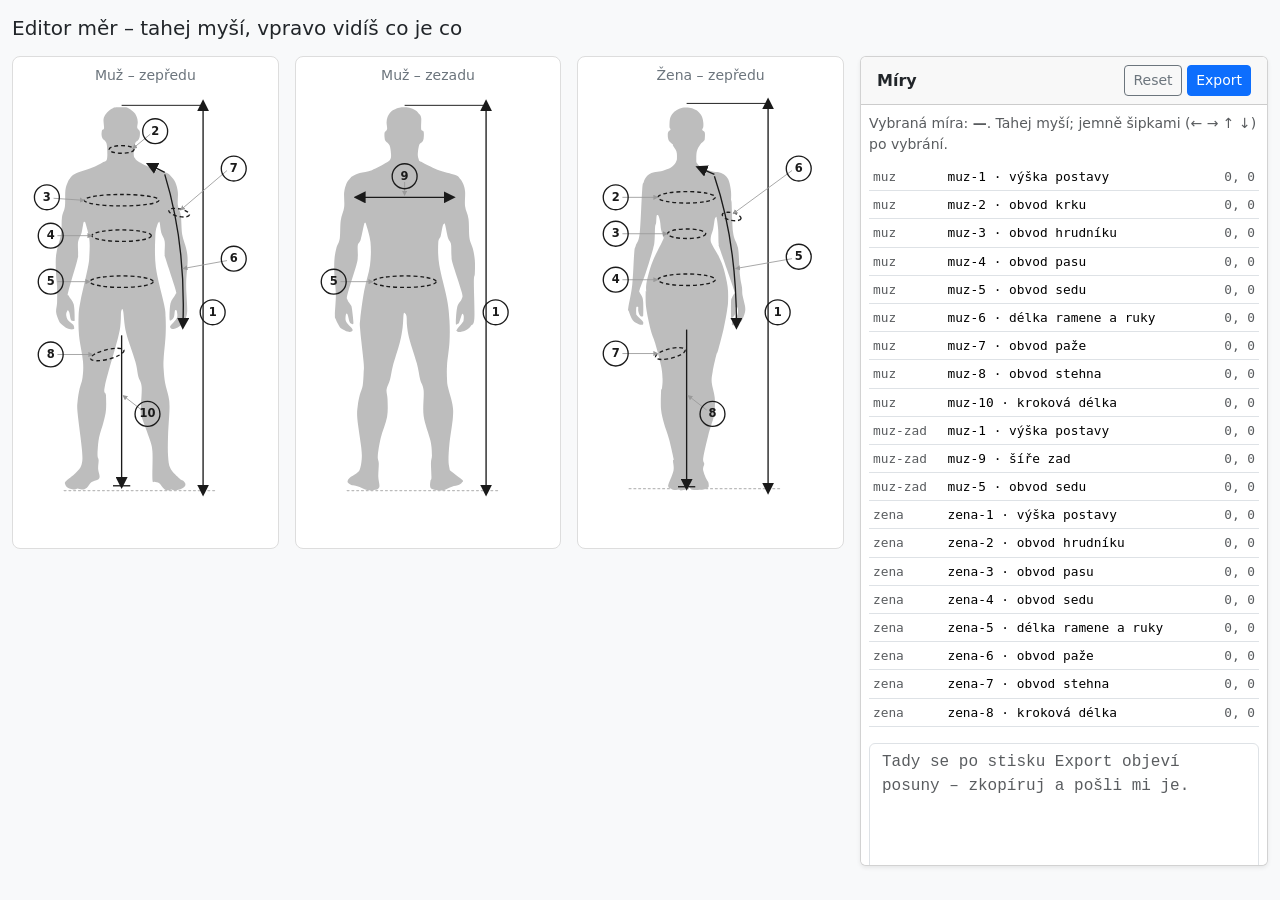
==== editor.html @ 4bd05623 "Editor měr – tahání značek myší s popisem, co která míra je Načítá figury z index.html, každou míru " ====
<!DOCTYPE html>
<html lang="cs">
<head>
    <meta charset="UTF-8">
    <meta name="viewport" content="width=device-width, initial-scale=1.0">
    <title>Editor měr – VAVI</title>
    <link href="https://cdn.jsdelivr.net/npm/bootstrap@5.3.3/dist/css/bootstrap.min.css" rel="stylesheet">
    <link href="css/style.css" rel="stylesheet">
    <style>
        .figbox { background:#fff; border:1px solid #ddd; border-radius:.5rem; }
        .figbox svg { width:100%; height:auto; }
        /* zvýraznění při najetí / tažení */
        .mira-marker { cursor: move; }
        .mira-marker:hover .num,
        .mira-marker.sel .num { fill:#0d6efd; font-weight:800; }
        .mira-marker:hover line, .mira-marker:hover path, .mira-marker:hover ellipse,
        .mira-marker.sel line, .mira-marker.sel path, .mira-marker.sel ellipse { stroke:#0d6efd; }
        .grab { fill: transparent; }
        #panel { position: sticky; top: 1rem; max-height: 90vh; overflow:auto; }
        #readout { font-family: ui-monospace, monospace; font-size:.8rem; }
        #readout tr.active { background:#fff3cd; }
        .badgepos { font-family: ui-monospace, monospace; }
    </style>
</head>
<body class="bg-light">
<div class="container-fluid my-3">
    <h1 class="h5 mb-3">Editor měr – tahej myší, vpravo vidíš co je co</h1>
    <div class="row g-3">
        <div class="col-lg-8">
            <div id="figury" class="row g-3"></div>
        </div>
        <div class="col-lg-4">
            <div id="panel" class="card shadow-sm">
                <div class="card-header fw-semibold d-flex justify-content-between align-items-center">
                    <span>Míry</span>
                    <span>
                        <button id="btnReset" class="btn btn-sm btn-outline-secondary">Reset</button>
                        <button id="btnExport" class="btn btn-sm btn-primary">Export</button>
                    </span>
                </div>
                <div class="card-body p-2">
                    <p class="small text-muted mb-2">Vybraná míra: <strong id="selName">—</strong>.
                        Tahej myší; jemně šipkami (← → ↑ ↓) po vybrání.</p>
                    <table class="table table-sm" id="readout"><tbody></tbody></table>
                    <textarea id="exportBox" class="form-control font-monospace" rows="8" readonly
                              placeholder="Tady se po stisku Export objeví posuny – zkopíruj a pošli mi je."></textarea>
                </div>
            </div>
        </div>
    </div>
</div>

<script>
(function(){
    'use strict';
    var NAMES = {
        muz:  {1:'výška postavy',2:'obvod krku',3:'obvod hrudníku',4:'obvod pasu',5:'obvod sedu',6:'délka ramene a ruky',7:'obvod paže',8:'obvod stehna',9:'šíře zad',10:'kroková délka'},
        zena: {1:'výška postavy',2:'obvod hrudníku',3:'obvod pasu',4:'obvod sedu',5:'délka ramene a ruky',6:'obvod paže',7:'obvod stehna',8:'kroková délka'}
    };
    function nazev(mira){ var p=mira.split('-'); var sex=p[0]==='zena'?'zena':'muz'; return (NAMES[sex][+p[1]]||mira); }

    var offsets = {};   // { figKey: { mira: [dx,dy] } }
    var selected = null;

    fetch('index.html').then(function(r){return r.text();}).then(function(html){
        var doc = new DOMParser().parseFromString(html,'text/html');
        var svgs = doc.querySelectorAll('.figure-svg');
        var wrap = document.getElementById('figury');
        var titulky = {'muz':'Muž – zepředu','muz-zad':'Muž – zezadu','zena':'Žena – zepředu'};
        svgs.forEach(function(svg){
            var fig = svg.getAttribute('data-fig');
            var col = document.createElement('div');
            col.className = 'col-md-4';
            col.innerHTML = '<div class="figbox p-2"><div class="small text-secondary text-center mb-1">'+(titulky[fig]||fig)+'</div></div>';
            col.querySelector('.figbox').appendChild(svg);
            wrap.appendChild(col);
            offsets[fig] = {};
            pripravSvg(svg, fig);
        });
        renderReadout();
    });

    function pripravSvg(svg, fig){
        // přidá průhledný úchyt přes každou míru a drag chování
        svg.querySelectorAll('.mira-marker').forEach(function(m){
            // úchyt = kolečko kolem čísla (chytni číslo, posune se celá míra)
            var num = m.querySelector('.num');
            var c = document.createElementNS('http://www.w3.org/2000/svg','circle');
            if(num){
                c.setAttribute('cx', num.getAttribute('x'));
                c.setAttribute('cy', num.getAttribute('y'));
                c.setAttribute('r', 13);
            } else {
                var bb=m.getBBox(); c.setAttribute('cx',bb.x+bb.width/2); c.setAttribute('cy',bb.y+bb.height/2); c.setAttribute('r',12);
            }
            c.setAttribute('class','grab');
            m.appendChild(c);
            offsets[fig][m.dataset.mira] = [0,0];
            zapojDrag(svg, m, fig);
        });
    }

    function svgBod(svg, e){
        var pt = svg.createSVGPoint(); pt.x=e.clientX; pt.y=e.clientY;
        return pt.matrixTransform(svg.getScreenCTM().inverse());
    }

    function zapojDrag(svg, m, fig){
        var start=null, base=null;
        m.addEventListener('pointerdown', function(e){
            e.preventDefault();
            vyber(m, fig);
            start = svgBod(svg,e);
            base = offsets[fig][m.dataset.mira].slice();
            m.setPointerCapture(e.pointerId);
        });
        m.addEventListener('pointermove', function(e){
            if(!start) return;
            var p = svgBod(svg,e);
            var dx = Math.round(base[0] + (p.x-start.x));
            var dy = Math.round(base[1] + (p.y-start.y));
            offsets[fig][m.dataset.mira] = [dx,dy];
            m.setAttribute('transform','translate('+dx+','+dy+')');
            renderReadout();
        });
        m.addEventListener('pointerup', function(e){ start=null; try{m.releasePointerCapture(e.pointerId);}catch(_){ } });
    }

    function vyber(m, fig){
        document.querySelectorAll('.mira-marker.sel').forEach(function(x){x.classList.remove('sel');});
        m.classList.add('sel');
        selected = {m:m, fig:fig};
        document.getElementById('selName').textContent = m.dataset.mira+' · '+nazev(m.dataset.mira);
    }

    // jemný posun šipkami
    document.addEventListener('keydown', function(e){
        if(!selected) return;
        var d = {ArrowLeft:[-1,0],ArrowRight:[1,0],ArrowUp:[0,-1],ArrowDown:[0,1]}[e.key];
        if(!d) return;
        e.preventDefault();
        var o = offsets[selected.fig][selected.m.dataset.mira];
        o[0]+=d[0]; o[1]+=d[1];
        selected.m.setAttribute('transform','translate('+o[0]+','+o[1]+')');
        renderReadout();
    });

    function renderReadout(){
        var tb = document.querySelector('#readout tbody');
        tb.innerHTML='';
        Object.keys(offsets).forEach(function(fig){
            Object.keys(offsets[fig]).forEach(function(mira){
                var o = offsets[fig][mira];
                var tr=document.createElement('tr');
                if(selected && selected.fig===fig && selected.m.dataset.mira===mira) tr.className='active';
                var posun = (o[0]||o[1]) ? ('<span class="badge text-bg-warning badgepos">'+o[0]+', '+o[1]+'</span>') : '<span class="text-muted">0, 0</span>';
                tr.innerHTML='<td class="text-muted">'+fig+'</td><td>'+mira+' · '+nazev(mira)+'</td><td class="text-end">'+posun+'</td>';
                tb.appendChild(tr);
            });
        });
    }

    document.getElementById('btnExport').addEventListener('click', function(){
        document.getElementById('exportBox').value = JSON.stringify(offsets,null,1);
    });
    document.getElementById('btnReset').addEventListener('click', function(){
        Object.keys(offsets).forEach(function(fig){
            Object.keys(offsets[fig]).forEach(function(mira){
                offsets[fig][mira]=[0,0];
            });
        });
        document.querySelectorAll('.mira-marker').forEach(function(m){m.removeAttribute('transform');});
        document.getElementById('exportBox').value='';
        renderReadout();
    });
})();
</script>
</body>
</html>
---- css/style.css ----
/* ===== Měřenka SSI – styly nad Bootstrapem ===== */

:root {
    --muz-bg:  #cfe2ff;   /* pastelová modrá – muž */
    --muz-fg:  #084298;
    --zena-bg: #ffe0c2;   /* pastelová oranžová – žena */
    --zena-fg: #8a4b00;
    --mira-active: #0d6efd;    /* modrá – zvýraznění aktivní míry */
}

/* Záhlaví tabulek – pastelové */
.tbl-head-muz  { background: var(--muz-bg); }
.tbl-head-zena { background: var(--zena-bg); }

/* Označení pohlaví – pastelové odstíny */
.badge-muz  { background: var(--muz-bg);  color: var(--muz-fg); }
.badge-zena { background: var(--zena-bg); color: var(--zena-fg); }

.btn-mira-muz  { color: var(--muz-fg);  border: 1px solid var(--muz-fg);  background:#fff; }
.btn-mira-muz:hover  { background: var(--muz-bg);  color: var(--muz-fg); }
.btn-mira-zena { color: var(--zena-fg); border: 1px solid var(--zena-fg); background:#fff; }
.btn-mira-zena:hover { background: var(--zena-bg); color: var(--zena-fg); }

.mira-table th { background: rgba(0, 0, 0, .03); }
.mira-table .mira-num { text-align: center; color: #666; }
.mira-table input[type="number"] { max-width: 6rem; }

/* Zvýraznění řádku tabulky, když je aktivní jeho míra */
.mira-table tr.row-active { background: #fff3cd; }

/* ===== SVG ilustrace ===== */
.figure-svg {
    width: 100%;
    max-width: 230px;
    height: auto;
}

/* obrys postavy */
.figure-svg .body {
    fill: #cacaca;
    stroke: #a8a8a8;
    stroke-width: 1.5;
    stroke-linejoin: round;
    stroke-linecap: round;
}
.figure-svg .body .ground {
    fill: none;
    stroke: #bbb;
    stroke-dasharray: 2 3;
    stroke-width: 1.2;
}

/* měřicí značky (čáry, šipky, elipsy) – černě */
.figure-svg .dims {
    fill: none;
    stroke: #1a1a1a;
    stroke-width: 1.4;
}
.figure-svg .dims .dash { stroke-dasharray: 4 3; }
.figure-svg .dims .thin { stroke-width: 1; }

/* odkazová čára od čísla k postavě – šedě */
.figure-svg .dims .lead {
    stroke: #9a9a9a;
    stroke-width: 0.9;
}

/* šedé kolečko pod číslem */
.figure-svg .num-bg {
    fill: #e0e0e0;
    stroke: none;
    transition: fill .15s ease;
}

/* průhledná větší oblast pro klik */
.figure-svg .hit-area {
    fill: transparent;
    stroke: none;
    cursor: pointer;
}

/* čísla – černě, bokem od postavy */
.figure-svg .num {
    fill: #1a1a1a;
    stroke: none;
    font-size: 12px;
    font-weight: 700;
    text-anchor: middle;
    dominant-baseline: middle;
    font-family: system-ui, sans-serif;
}

/* celá značka je klikatelná */
.figure-svg .mira-marker { cursor: pointer; }

/* Aktivní značka (focus na poli míry / klik) – modře */
.figure-svg .mira-marker.mira-active line,
.figure-svg .mira-marker.mira-active path,
.figure-svg .mira-marker.mira-active ellipse {
    stroke: var(--mira-active);
    stroke-width: 2.8;
}
.figure-svg .mira-marker.mira-active .num-bg {
    fill: var(--mira-active) !important;
}
.figure-svg .mira-marker.mira-active .num {
    fill: #fff;
    font-size: 13px;
    font-weight: 800;
}

/* ===== Tisk ===== */
@media print {
    @page { size: A4 landscape; margin: 10mm; }
    body { background: #fff; }
    .no-print { display: none !important; }
    .card { box-shadow: none !important; border: 1px solid #ccc; }
}
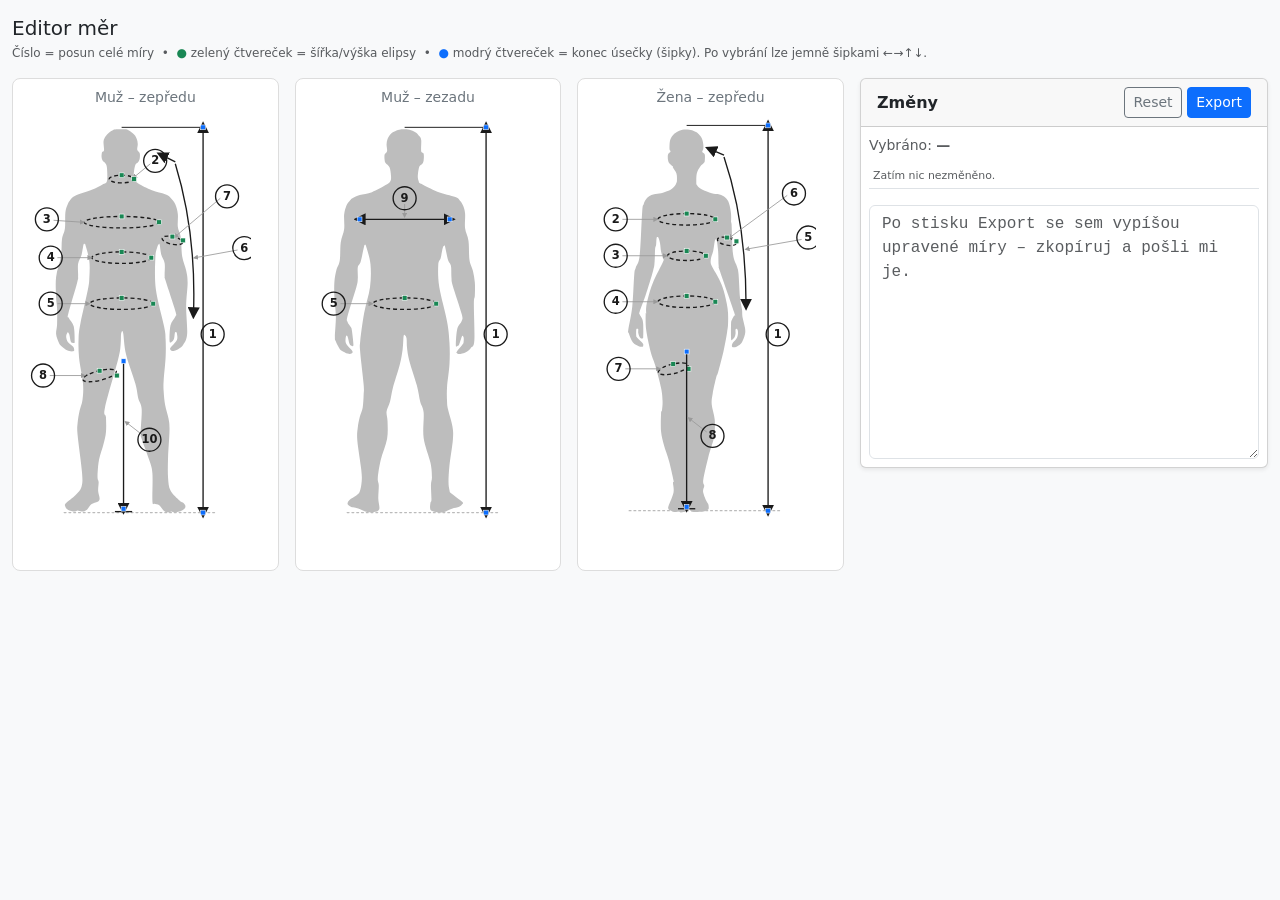
==== commit b77b663c: "Editor v2: úchyty na šířku/výšku elips a tažení konců úseček - zelené čtverečky = rx/ry elipsy (obvo" ====
--- a/editor.html
+++ b/editor.html
@@ -9,41 +9,44 @@
     <style>
         .figbox { background:#fff; border:1px solid #ddd; border-radius:.5rem; }
         .figbox svg { width:100%; height:auto; }
-        /* zvýraznění při najetí / tažení */
         .mira-marker { cursor: move; }
-        .mira-marker:hover .num,
-        .mira-marker.sel .num { fill:#0d6efd; font-weight:800; }
-        .mira-marker:hover line, .mira-marker:hover path, .mira-marker:hover ellipse,
-        .mira-marker.sel line, .mira-marker.sel path, .mira-marker.sel ellipse { stroke:#0d6efd; }
-        .grab { fill: transparent; }
-        #panel { position: sticky; top: 1rem; max-height: 90vh; overflow:auto; }
-        #readout { font-family: ui-monospace, monospace; font-size:.8rem; }
+        .mira-marker:hover .num, .mira-marker.sel .num { fill:#0d6efd; font-weight:800; }
+        .mira-marker.sel line:not(.lead), .mira-marker.sel path:not(.lead), .mira-marker.sel ellipse { stroke:#0d6efd; }
+        /* úchyty */
+        .ui { cursor: pointer; }
+        .ui-move { fill: transparent; }
+        .ui-rx, .ui-ry { fill:#198754; stroke:#fff; stroke-width:.6; }      /* zelené = šířka/výška elipsy */
+        .ui-pt { fill:#0d6efd; stroke:#fff; stroke-width:.6; }              /* modré = konce úseček */
+        #panel { position: sticky; top: 1rem; max-height: 94vh; overflow:auto; }
+        #readout { font-size:.78rem; }
         #readout tr.active { background:#fff3cd; }
-        .badgepos { font-family: ui-monospace, monospace; }
+        .leg { font-size:.75rem; }
     </style>
 </head>
 <body class="bg-light">
 <div class="container-fluid my-3">
-    <h1 class="h5 mb-3">Editor měr – tahej myší, vpravo vidíš co je co</h1>
+    <h1 class="h5 mb-1">Editor měr</h1>
+    <p class="leg text-muted mb-3">
+        Číslo = posun celé míry &nbsp;•&nbsp;
+        <span class="text-success">●</span> zelený čtvereček = šířka/výška elipsy &nbsp;•&nbsp;
+        <span class="text-primary">●</span> modrý čtvereček = konec úsečky (šipky). Po vybrání lze jemně šipkami ←→↑↓.
+    </p>
     <div class="row g-3">
-        <div class="col-lg-8">
-            <div id="figury" class="row g-3"></div>
-        </div>
+        <div class="col-lg-8"><div id="figury" class="row g-3"></div></div>
         <div class="col-lg-4">
             <div id="panel" class="card shadow-sm">
                 <div class="card-header fw-semibold d-flex justify-content-between align-items-center">
-                    <span>Míry</span>
+                    <span>Změny</span>
                     <span>
                         <button id="btnReset" class="btn btn-sm btn-outline-secondary">Reset</button>
                         <button id="btnExport" class="btn btn-sm btn-primary">Export</button>
                     </span>
                 </div>
                 <div class="card-body p-2">
-                    <p class="small text-muted mb-2">Vybraná míra: <strong id="selName">—</strong>.
-                        Tahej myší; jemně šipkami (← → ↑ ↓) po vybrání.</p>
+                    <p class="small text-muted mb-2">Vybráno: <strong id="selName">—</strong></p>
                     <table class="table table-sm" id="readout"><tbody></tbody></table>
-                    <textarea id="exportBox" class="form-control font-monospace" rows="8" readonly
-                              placeholder="Tady se po stisku Export objeví posuny – zkopíruj a pošli mi je."></textarea>
+                    <textarea id="exportBox" class="form-control font-monospace" rows="10" readonly
+                              placeholder="Po stisku Export se sem vypíšou upravené míry – zkopíruj a pošli mi je."></textarea>
                 </div>
             </div>
         </div>
@@ -53,126 +56,150 @@
 <script>
 (function(){
     'use strict';
+    var SVGNS='http://www.w3.org/2000/svg';
     var NAMES = {
-        muz:  {1:'výška postavy',2:'obvod krku',3:'obvod hrudníku',4:'obvod pasu',5:'obvod sedu',6:'délka ramene a ruky',7:'obvod paže',8:'obvod stehna',9:'šíře zad',10:'kroková délka'},
-        zena: {1:'výška postavy',2:'obvod hrudníku',3:'obvod pasu',4:'obvod sedu',5:'délka ramene a ruky',6:'obvod paže',7:'obvod stehna',8:'kroková délka'}
+        muz:{1:'výška postavy',2:'obvod krku',3:'obvod hrudníku',4:'obvod pasu',5:'obvod sedu',6:'délka ramene a ruky',7:'obvod paže',8:'obvod stehna',9:'šíře zad',10:'kroková délka'},
+        zena:{1:'výška postavy',2:'obvod hrudníku',3:'obvod pasu',4:'obvod sedu',5:'délka ramene a ruky',6:'obvod paže',7:'obvod stehna',8:'kroková délka'}
     };
-    function nazev(mira){ var p=mira.split('-'); var sex=p[0]==='zena'?'zena':'muz'; return (NAMES[sex][+p[1]]||mira); }
-
-    var offsets = {};   // { figKey: { mira: [dx,dy] } }
+    function nazev(m){var p=m.split('-');return (NAMES[p[0]==='zena'?'zena':'muz'][+p[1]]||m);}
+
+    var changed = new Set();   // změněné markery (elementy)
     var selected = null;
 
+    function getLocal(refEl, e){
+        var svg=refEl.ownerSVGElement||refEl;
+        var pt=svg.createSVGPoint(); pt.x=e.clientX; pt.y=e.clientY;
+        return pt.matrixTransform(refEl.getScreenCTM().inverse());
+    }
+    function parseTranslate(g){
+        var t=g.getAttribute('transform')||''; var m=t.match(/translate\(\s*(-?[\d.]+)[ ,]+(-?[\d.]+)/);
+        return m?[parseFloat(m[1]),parseFloat(m[2])]:[0,0];
+    }
+    function setTranslate(g,x,y){ g.setAttribute('transform','translate('+Math.round(x)+','+Math.round(y)+')'); }
+
     fetch('index.html').then(function(r){return r.text();}).then(function(html){
-        var doc = new DOMParser().parseFromString(html,'text/html');
-        var svgs = doc.querySelectorAll('.figure-svg');
-        var wrap = document.getElementById('figury');
-        var titulky = {'muz':'Muž – zepředu','muz-zad':'Muž – zezadu','zena':'Žena – zepředu'};
+        var doc=new DOMParser().parseFromString(html,'text/html');
+        var svgs=doc.querySelectorAll('.figure-svg');
+        var wrap=document.getElementById('figury');
+        var T={'muz':'Muž – zepředu','muz-zad':'Muž – zezadu','zena':'Žena – zepředu'};
         svgs.forEach(function(svg){
-            var fig = svg.getAttribute('data-fig');
-            var col = document.createElement('div');
-            col.className = 'col-md-4';
-            col.innerHTML = '<div class="figbox p-2"><div class="small text-secondary text-center mb-1">'+(titulky[fig]||fig)+'</div></div>';
+            var fig=svg.getAttribute('data-fig');
+            var col=document.createElement('div'); col.className='col-md-4';
+            col.innerHTML='<div class="figbox p-2"><div class="small text-secondary text-center mb-1">'+(T[fig]||fig)+'</div></div>';
             col.querySelector('.figbox').appendChild(svg);
             wrap.appendChild(col);
-            offsets[fig] = {};
-            pripravSvg(svg, fig);
+            svg.querySelectorAll('.mira-marker').forEach(vybavMarker);
         });
         renderReadout();
     });
 
-    function pripravSvg(svg, fig){
-        // přidá průhledný úchyt přes každou míru a drag chování
-        svg.querySelectorAll('.mira-marker').forEach(function(m){
-            // úchyt = kolečko kolem čísla (chytni číslo, posune se celá míra)
-            var num = m.querySelector('.num');
-            var c = document.createElementNS('http://www.w3.org/2000/svg','circle');
-            if(num){
-                c.setAttribute('cx', num.getAttribute('x'));
-                c.setAttribute('cy', num.getAttribute('y'));
-                c.setAttribute('r', 13);
-            } else {
-                var bb=m.getBBox(); c.setAttribute('cx',bb.x+bb.width/2); c.setAttribute('cy',bb.y+bb.height/2); c.setAttribute('r',12);
+    function H(cls,x,y,s){var r=document.createElementNS(SVGNS,'rect');r.setAttribute('class','ui '+cls);r.setAttribute('width',s);r.setAttribute('height',s);r.setAttribute('x',x-s/2);r.setAttribute('y',y-s/2);return r;}
+
+    function vybavMarker(m){
+        m._handles=[];
+        // 1) posun celé míry – průhledné kolečko u čísla
+        var num=m.querySelector('.num');
+        if(num){
+            var c=document.createElementNS(SVGNS,'circle');
+            c.setAttribute('class','ui ui-move');
+            c.setAttribute('cx',num.getAttribute('x')); c.setAttribute('cy',num.getAttribute('y')); c.setAttribute('r',12);
+            m.appendChild(c);
+            dragMove(c,m);
+        }
+        // 2) elipsy – úchyt šířky (rx) a výšky (ry)
+        m.querySelectorAll('ellipse').forEach(function(el){
+            var hx=H('ui-rx',0,0,5), hy=H('ui-ry',0,0,5);
+            m.appendChild(hx); m.appendChild(hy);
+            m._handles.push({el:el,hx:hx,hy:hy});
+            dragEllipse(hx,m,el,'rx'); dragEllipse(hy,m,el,'ry');
+        });
+        // 3) úsečky (ne lead) – konce
+        m.querySelectorAll('line').forEach(function(ln){
+            if(ln.classList.contains('lead')) return;
+            var p1=H('ui-pt',0,0,5), p2=H('ui-pt',0,0,5);
+            m.appendChild(p1); m.appendChild(p2);
+            m._handles.push({el:ln,p1:p1,p2:p2});
+            dragPoint(p1,m,ln,1); dragPoint(p2,m,ln,2);
+        });
+        polohujHandly(m);
+    }
+
+    function polohujHandly(m){
+        (m._handles||[]).forEach(function(h){
+            if(h.hx){
+                var cx=+h.el.getAttribute('cx'),cy=+h.el.getAttribute('cy'),rx=+h.el.getAttribute('rx'),ry=+h.el.getAttribute('ry');
+                h.hx.setAttribute('x',cx+rx-2.5); h.hx.setAttribute('y',cy-2.5);
+                h.hy.setAttribute('x',cx-2.5);    h.hy.setAttribute('y',cy-ry-2.5);
+            } else if(h.p1){
+                h.p1.setAttribute('x',(+h.el.getAttribute('x1'))-2.5); h.p1.setAttribute('y',(+h.el.getAttribute('y1'))-2.5);
+                h.p2.setAttribute('x',(+h.el.getAttribute('x2'))-2.5); h.p2.setAttribute('y',(+h.el.getAttribute('y2'))-2.5);
             }
-            c.setAttribute('class','grab');
-            m.appendChild(c);
-            offsets[fig][m.dataset.mira] = [0,0];
-            zapojDrag(svg, m, fig);
-        });
-    }
-
-    function svgBod(svg, e){
-        var pt = svg.createSVGPoint(); pt.x=e.clientX; pt.y=e.clientY;
-        return pt.matrixTransform(svg.getScreenCTM().inverse());
-    }
-
-    function zapojDrag(svg, m, fig){
-        var start=null, base=null;
-        m.addEventListener('pointerdown', function(e){
-            e.preventDefault();
-            vyber(m, fig);
-            start = svgBod(svg,e);
-            base = offsets[fig][m.dataset.mira].slice();
-            m.setPointerCapture(e.pointerId);
-        });
-        m.addEventListener('pointermove', function(e){
-            if(!start) return;
-            var p = svgBod(svg,e);
-            var dx = Math.round(base[0] + (p.x-start.x));
-            var dy = Math.round(base[1] + (p.y-start.y));
-            offsets[fig][m.dataset.mira] = [dx,dy];
-            m.setAttribute('transform','translate('+dx+','+dy+')');
-            renderReadout();
-        });
-        m.addEventListener('pointerup', function(e){ start=null; try{m.releasePointerCapture(e.pointerId);}catch(_){ } });
-    }
-
-    function vyber(m, fig){
+        });
+    }
+
+    function oznac(m){
         document.querySelectorAll('.mira-marker.sel').forEach(function(x){x.classList.remove('sel');});
-        m.classList.add('sel');
-        selected = {m:m, fig:fig};
-        document.getElementById('selName').textContent = m.dataset.mira+' · '+nazev(m.dataset.mira);
-    }
-
-    // jemný posun šipkami
-    document.addEventListener('keydown', function(e){
-        if(!selected) return;
-        var d = {ArrowLeft:[-1,0],ArrowRight:[1,0],ArrowUp:[0,-1],ArrowDown:[0,1]}[e.key];
-        if(!d) return;
-        e.preventDefault();
-        var o = offsets[selected.fig][selected.m.dataset.mira];
-        o[0]+=d[0]; o[1]+=d[1];
-        selected.m.setAttribute('transform','translate('+o[0]+','+o[1]+')');
-        renderReadout();
+        m.classList.add('sel'); selected=m;
+        document.getElementById('selName').textContent=m.dataset.mira+' · '+nazev(m.dataset.mira);
+    }
+    function zmena(m){ changed.add(m); renderReadout(); }
+
+    function dragMove(handle,m){
+        var start,base;
+        handle.addEventListener('pointerdown',function(e){e.preventDefault();e.stopPropagation();oznac(m);start=getLocal(m.parentNode,e);base=parseTranslate(m);handle.setPointerCapture(e.pointerId);});
+        handle.addEventListener('pointermove',function(e){if(!start)return;var p=getLocal(m.parentNode,e);setTranslate(m,base[0]+(p.x-start.x),base[1]+(p.y-start.y));zmena(m);});
+        handle.addEventListener('pointerup',function(e){start=null;try{handle.releasePointerCapture(e.pointerId);}catch(_){}})
+    }
+    function dragEllipse(handle,m,el,kind){
+        var active=false;
+        handle.addEventListener('pointerdown',function(e){e.preventDefault();e.stopPropagation();oznac(m);active=true;handle.setPointerCapture(e.pointerId);});
+        handle.addEventListener('pointermove',function(e){if(!active)return;var p=getLocal(m,e);var cx=+el.getAttribute('cx'),cy=+el.getAttribute('cy');
+            if(kind==='rx'){el.setAttribute('rx',Math.max(2,Math.round(Math.abs(p.x-cx))));}
+            else {el.setAttribute('ry',Math.max(2,Math.round(Math.abs(cy-p.y))));}
+            polohujHandly(m);zmena(m);});
+        handle.addEventListener('pointerup',function(e){active=false;try{handle.releasePointerCapture(e.pointerId);}catch(_){}})
+    }
+    function dragPoint(handle,m,ln,which){
+        var active=false;
+        handle.addEventListener('pointerdown',function(e){e.preventDefault();e.stopPropagation();oznac(m);active=true;handle.setPointerCapture(e.pointerId);});
+        handle.addEventListener('pointermove',function(e){if(!active)return;var p=getLocal(m,e);
+            ln.setAttribute('x'+which,Math.round(p.x)); ln.setAttribute('y'+which,Math.round(p.y));
+            polohujHandly(m);zmena(m);});
+        handle.addEventListener('pointerup',function(e){active=false;try{handle.releasePointerCapture(e.pointerId);}catch(_){}})
+    }
+
+    // jemný posun celé míry šipkami
+    document.addEventListener('keydown',function(e){
+        if(!selected)return; var d={ArrowLeft:[-1,0],ArrowRight:[1,0],ArrowUp:[0,-1],ArrowDown:[0,1]}[e.key]; if(!d)return;
+        e.preventDefault(); var b=parseTranslate(selected); setTranslate(selected,b[0]+d[0],b[1]+d[1]); zmena(selected);
     });
 
     function renderReadout(){
-        var tb = document.querySelector('#readout tbody');
-        tb.innerHTML='';
-        Object.keys(offsets).forEach(function(fig){
-            Object.keys(offsets[fig]).forEach(function(mira){
-                var o = offsets[fig][mira];
-                var tr=document.createElement('tr');
-                if(selected && selected.fig===fig && selected.m.dataset.mira===mira) tr.className='active';
-                var posun = (o[0]||o[1]) ? ('<span class="badge text-bg-warning badgepos">'+o[0]+', '+o[1]+'</span>') : '<span class="text-muted">0, 0</span>';
-                tr.innerHTML='<td class="text-muted">'+fig+'</td><td>'+mira+' · '+nazev(mira)+'</td><td class="text-end">'+posun+'</td>';
-                tb.appendChild(tr);
-            });
-        });
-    }
-
-    document.getElementById('btnExport').addEventListener('click', function(){
-        document.getElementById('exportBox').value = JSON.stringify(offsets,null,1);
+        var tb=document.querySelector('#readout tbody'); tb.innerHTML='';
+        changed.forEach(function(m){
+            var svg=m.ownerSVGElement; var fig=svg.getAttribute('data-fig');
+            var tr=document.createElement('tr'); if(m===selected)tr.className='active';
+            tr.innerHTML='<td class="text-muted">'+fig+'</td><td>'+m.dataset.mira+' · '+nazev(m.dataset.mira)+'</td>';
+            tb.appendChild(tr);
+        });
+        if(!changed.size) tb.innerHTML='<tr><td class="text-muted small">Zatím nic nezměněno.</td></tr>';
+    }
+
+    function cisty(m){
+        var clone=m.cloneNode(true);
+        clone.querySelectorAll('.ui').forEach(function(x){x.remove();});
+        return clone.outerHTML.replace(/\s+/g,' ').replace(/> </g,'>\n  <');
+    }
+    document.getElementById('btnExport').addEventListener('click',function(){
+        var out=[]; var byFig={};
+        changed.forEach(function(m){var f=m.ownerSVGElement.getAttribute('data-fig');(byFig[f]=byFig[f]||[]).push(m);});
+        Object.keys(byFig).forEach(function(f){
+            out.push('=== '+f+' ===');
+            byFig[f].forEach(function(m){ out.push(cisty(m)); });
+        });
+        document.getElementById('exportBox').value = out.join('\n\n') || '(nic nezměněno)';
     });
-    document.getElementById('btnReset').addEventListener('click', function(){
-        Object.keys(offsets).forEach(function(fig){
-            Object.keys(offsets[fig]).forEach(function(mira){
-                offsets[fig][mira]=[0,0];
-            });
-        });
-        document.querySelectorAll('.mira-marker').forEach(function(m){m.removeAttribute('transform');});
-        document.getElementById('exportBox').value='';
-        renderReadout();
-    });
+    document.getElementById('btnReset').addEventListener('click',function(){ location.reload(); });
 })();
 </script>
 </body>
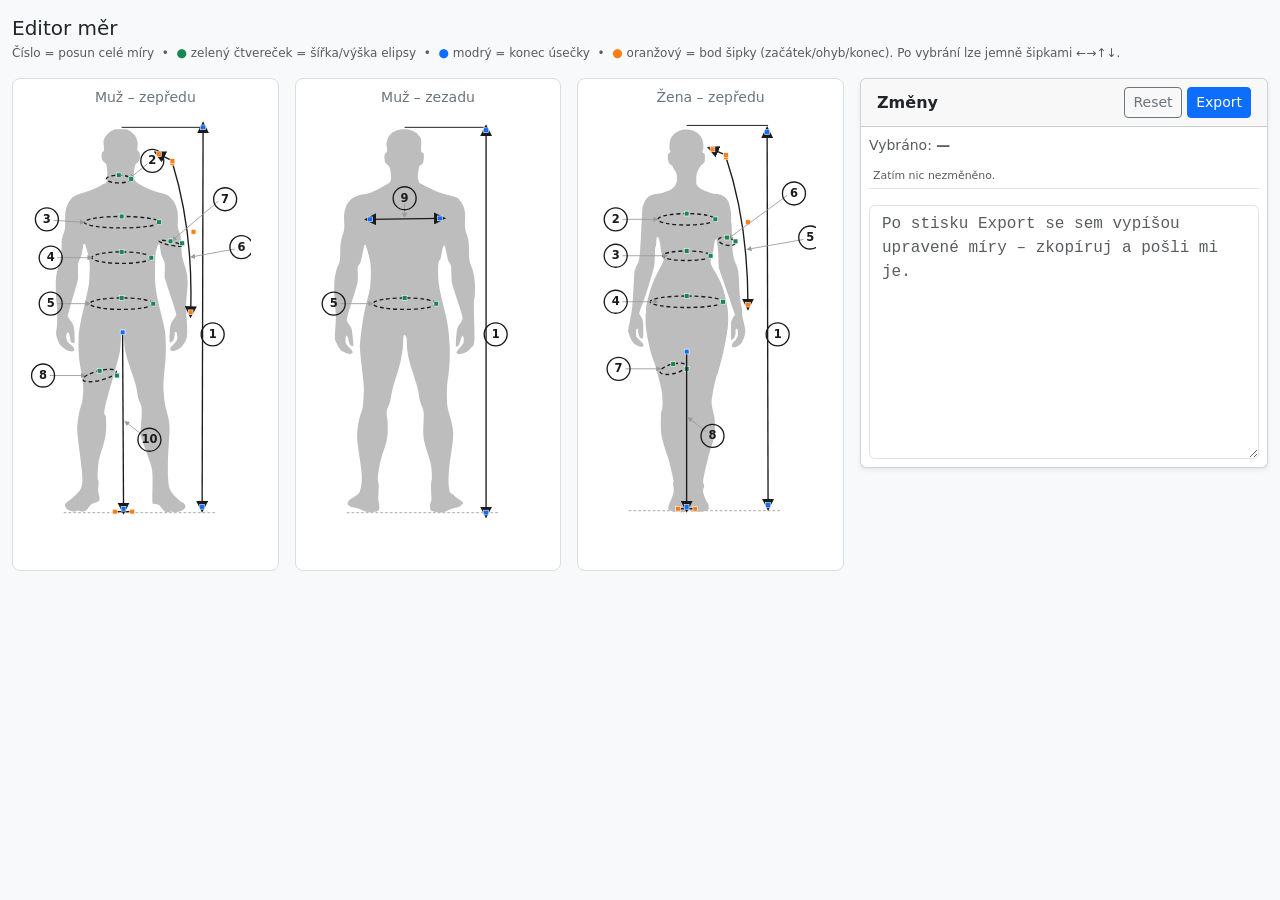
==== commit 906c9214: "Editor: tažení bodů šipek (path) – délka ramene a ruky ap. Oranžové body na začátku/ohybu/konci křiv" ====
--- a/editor.html
+++ b/editor.html
@@ -17,6 +17,7 @@
         .ui-move { fill: transparent; }
         .ui-rx, .ui-ry { fill:#198754; stroke:#fff; stroke-width:.6; }      /* zelené = šířka/výška elipsy */
         .ui-pt { fill:#0d6efd; stroke:#fff; stroke-width:.6; }              /* modré = konce úseček */
+        .ui-path { fill:#fd7e14; stroke:#fff; stroke-width:.6; }            /* oranžové = body šipek (křivek) */
         #panel { position: sticky; top: 1rem; max-height: 94vh; overflow:auto; }
         #readout { font-size:.78rem; }
         #readout tr.active { background:#fff3cd; }
@@ -29,7 +30,8 @@
     <p class="leg text-muted mb-3">
         Číslo = posun celé míry &nbsp;•&nbsp;
         <span class="text-success">●</span> zelený čtvereček = šířka/výška elipsy &nbsp;•&nbsp;
-        <span class="text-primary">●</span> modrý čtvereček = konec úsečky (šipky). Po vybrání lze jemně šipkami ←→↑↓.
+        <span class="text-primary">●</span> modrý = konec úsečky &nbsp;•&nbsp;
+        <span style="color:#fd7e14">●</span> oranžový = bod šipky (začátek/ohyb/konec). Po vybrání lze jemně šipkami ←→↑↓.
     </p>
     <div class="row g-3">
         <div class="col-lg-8"><div id="figury" class="row g-3"></div></div>
@@ -76,6 +78,22 @@
         return m?[parseFloat(m[1]),parseFloat(m[2])]:[0,0];
     }
     function setTranslate(g,x,y){ g.setAttribute('transform','translate('+Math.round(x)+','+Math.round(y)+')'); }
+    var POCET={M:1,L:1,T:1,Q:2,S:2,C:3,Z:0};
+    function parsePath(d){
+        var tok=d.match(/[a-zA-Z]|-?\d*\.?\d+/g); if(!tok) return null;
+        var segs=[], i=0;
+        while(i<tok.length){
+            var cmd=tok[i++]; if(!/[a-zA-Z]/.test(cmd)) return null;
+            var n=POCET[cmd.toUpperCase()]; if(n===undefined) return null;
+            var coords=[];
+            for(var k=0;k<n;k++){ coords.push([parseFloat(tok[i++]),parseFloat(tok[i++])]); }
+            segs.push({cmd:cmd,coords:coords});
+        }
+        return segs;
+    }
+    function buildPath(segs){
+        return segs.map(function(s){ return s.cmd + s.coords.map(function(c){return c[0]+','+c[1];}).join(' '); }).join(' ');
+    }
 
     fetch('index.html').then(function(r){return r.text();}).then(function(html){
         var doc=new DOMParser().parseFromString(html,'text/html');
@@ -121,6 +139,16 @@
             m._handles.push({el:ln,p1:p1,p2:p2});
             dragPoint(p1,m,ln,1); dragPoint(p2,m,ln,2);
         });
+        // 4) šipky (path, ne lead/thin) – body křivky
+        m.querySelectorAll('path').forEach(function(pth){
+            if(pth.classList.contains('lead')||pth.classList.contains('thin')) return;
+            var segs=parsePath(pth.getAttribute('d')); if(!segs) return;
+            var pts=[]; segs.forEach(function(s){ s.coords.forEach(function(c,i){ pts.push({seg:s,idx:i}); }); });
+            pth._segs=segs;
+            var handles=pts.map(function(){ var h=H('ui-path',0,0,5); m.appendChild(h); return h; });
+            m._handles.push({el:pth,path:true,segs:segs,pts:pts,handles:handles});
+            handles.forEach(function(h,i){ dragPathPt(h,m,pth,pts[i]); });
+        });
         polohujHandly(m);
     }
 
@@ -133,6 +161,8 @@
             } else if(h.p1){
                 h.p1.setAttribute('x',(+h.el.getAttribute('x1'))-2.5); h.p1.setAttribute('y',(+h.el.getAttribute('y1'))-2.5);
                 h.p2.setAttribute('x',(+h.el.getAttribute('x2'))-2.5); h.p2.setAttribute('y',(+h.el.getAttribute('y2'))-2.5);
+            } else if(h.path){
+                h.handles.forEach(function(hh,i){ var c=h.pts[i].seg.coords[h.pts[i].idx]; hh.setAttribute('x',c[0]-2.5); hh.setAttribute('y',c[1]-2.5); });
             }
         });
     }
@@ -167,6 +197,15 @@
             polohujHandly(m);zmena(m);});
         handle.addEventListener('pointerup',function(e){active=false;try{handle.releasePointerCapture(e.pointerId);}catch(_){}})
     }
+    function dragPathPt(handle,m,pth,pt){
+        var active=false;
+        handle.addEventListener('pointerdown',function(e){e.preventDefault();e.stopPropagation();oznac(m);active=true;handle.setPointerCapture(e.pointerId);});
+        handle.addEventListener('pointermove',function(e){if(!active)return;var p=getLocal(m,e);
+            pt.seg.coords[pt.idx]=[Math.round(p.x),Math.round(p.y)];
+            pth.setAttribute('d',buildPath(pth._segs));
+            polohujHandly(m);zmena(m);});
+        handle.addEventListener('pointerup',function(e){active=false;try{handle.releasePointerCapture(e.pointerId);}catch(_){}})
+    }
 
     // jemný posun celé míry šipkami
     document.addEventListener('keydown',function(e){
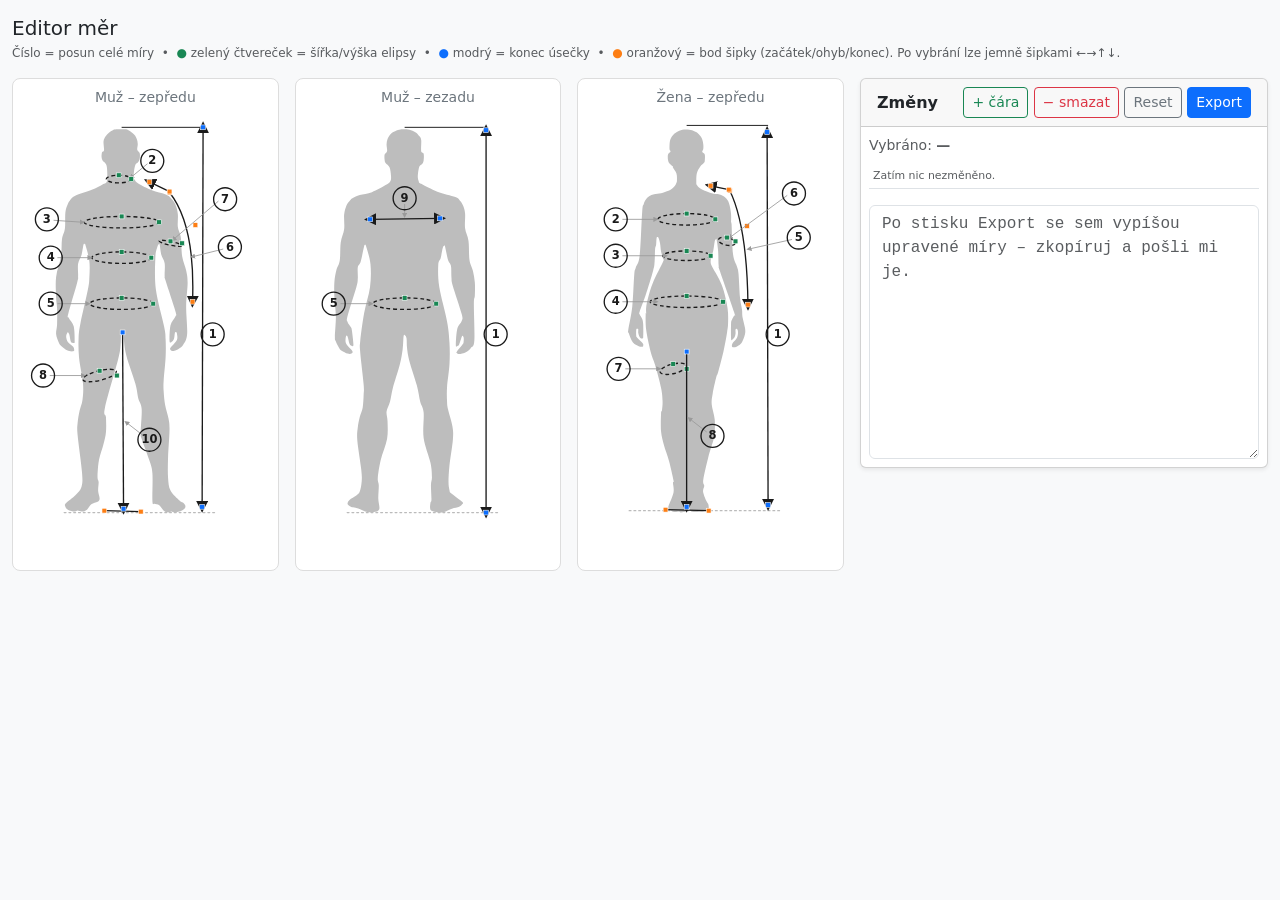
==== commit bf1e0f8a: "Editor: přidávání pomocných čar (+ čára / − smazat) + posun čísel 6/5 vlevo - editor umí vložit novo" ====
--- a/editor.html
+++ b/editor.html
@@ -40,6 +40,8 @@
                 <div class="card-header fw-semibold d-flex justify-content-between align-items-center">
                     <span>Změny</span>
                     <span>
+                        <button id="btnCara" class="btn btn-sm btn-outline-success">+ čára</button>
+                        <button id="btnSmaz" class="btn btn-sm btn-outline-danger">− smazat</button>
                         <button id="btnReset" class="btn btn-sm btn-outline-secondary">Reset</button>
                         <button id="btnExport" class="btn btn-sm btn-primary">Export</button>
                     </span>
@@ -63,7 +65,7 @@
         muz:{1:'výška postavy',2:'obvod krku',3:'obvod hrudníku',4:'obvod pasu',5:'obvod sedu',6:'délka ramene a ruky',7:'obvod paže',8:'obvod stehna',9:'šíře zad',10:'kroková délka'},
         zena:{1:'výška postavy',2:'obvod hrudníku',3:'obvod pasu',4:'obvod sedu',5:'délka ramene a ruky',6:'obvod paže',7:'obvod stehna',8:'kroková délka'}
     };
-    function nazev(m){var p=m.split('-');return (NAMES[p[0]==='zena'?'zena':'muz'][+p[1]]||m);}
+    function nazev(m){var p=m.split('-');if(p[0]==='cara')return 'pomocná čára';return (NAMES[p[0]==='zena'?'zena':'muz'][+p[1]]||m);}
 
     var changed = new Set();   // změněné markery (elementy)
     var selected = null;
@@ -226,9 +228,28 @@
 
     function cisty(m){
         var clone=m.cloneNode(true);
+        clone.classList.remove('sel');
         clone.querySelectorAll('.ui').forEach(function(x){x.remove();});
         return clone.outerHTML.replace(/\s+/g,' ').replace(/> </g,'>\n  <');
     }
+
+    // ---- Pomocné čáry (přidat / smazat) ----
+    var caraN=0;
+    document.getElementById('btnCara').addEventListener('click', function(){
+        var svg = selected ? selected.ownerSVGElement : document.querySelector('.figure-svg');
+        if(!svg) return;
+        var dims = svg.querySelector('.dims') || svg;
+        var g=document.createElementNS(SVGNS,'g'); g.setAttribute('class','mira-marker'); g.setAttribute('data-mira','cara-'+(++caraN));
+        var ln=document.createElementNS(SVGNS,'line'); ln.setAttribute('class','pomoc');
+        ln.setAttribute('x1',70); ln.setAttribute('y1',150); ln.setAttribute('x2',140); ln.setAttribute('y2',150);
+        g.appendChild(ln); dims.appendChild(g);
+        vybavMarker(g); oznac(g); zmena(g);
+    });
+    document.getElementById('btnSmaz').addEventListener('click', function(){
+        if(!selected || String(selected.dataset.mira).indexOf('cara-')!==0){ alert('Smazat lze jen vybranou pomocnou čáru.'); return; }
+        changed.delete(selected); selected.remove(); selected=null;
+        document.getElementById('selName').textContent='—'; renderReadout();
+    });
     document.getElementById('btnExport').addEventListener('click',function(){
         var out=[]; var byFig={};
         changed.forEach(function(m){var f=m.ownerSVGElement.getAttribute('data-fig');(byFig[f]=byFig[f]||[]).push(m);});
--- a/css/style.css
+++ b/css/style.css
@@ -59,6 +59,9 @@
 .figure-svg .dims .dash { stroke-dasharray: 4 3; }
 .figure-svg .dims .thin { stroke-width: 1; }
 
+/* pomocná čára (vodítko) */
+.figure-svg .pomoc { fill: none; stroke: #9a9a9a; stroke-width: 1; stroke-dasharray: 4 3; }
+
 /* odkazová čára od čísla k postavě – šedě */
 .figure-svg .dims .lead {
     stroke: #9a9a9a;
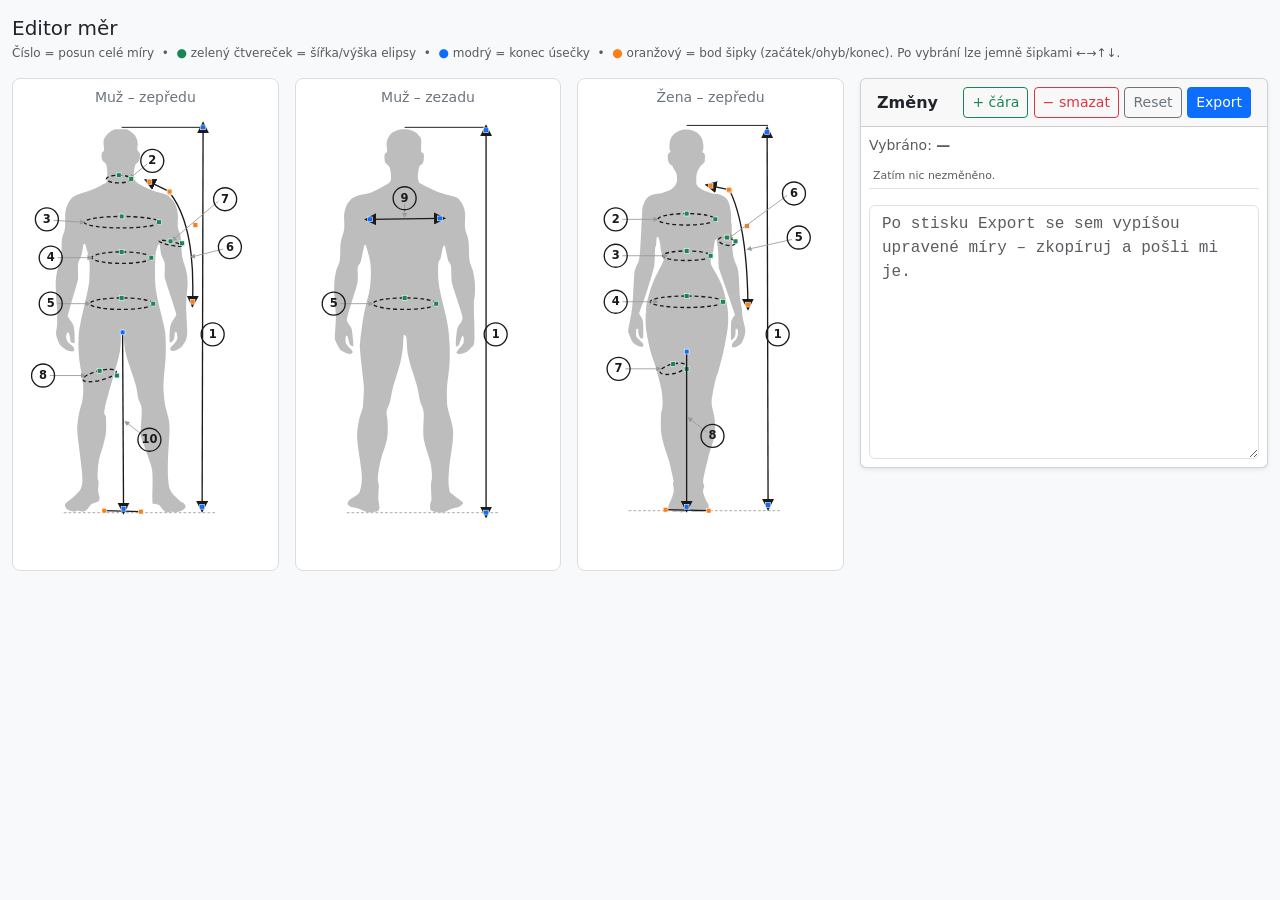
==== commit 6dec0ad4: "Vylepšení: kontrola rozsahu, ✓ indikátor, mazání měr, favicon - pole zoranžoví při míře mimo běžné r" ====
--- a/editor.html
+++ b/editor.html
@@ -4,6 +4,7 @@
     <meta charset="UTF-8">
     <meta name="viewport" content="width=device-width, initial-scale=1.0">
     <title>Editor měr – VAVI</title>
+    <link rel="icon" type="image/svg+xml" href="img/logo.svg">
     <link href="https://cdn.jsdelivr.net/npm/bootstrap@5.3.3/dist/css/bootstrap.min.css" rel="stylesheet">
     <link href="css/style.css" rel="stylesheet">
     <style>
--- a/css/style.css
+++ b/css/style.css
@@ -62,6 +62,12 @@
 /* pomocná čára (vodítko) */
 .figure-svg .pomoc { fill: none; stroke: #9a9a9a; stroke-width: 1; stroke-dasharray: 4 3; }
 
+/* míra mimo běžné rozmezí (min–max) */
+.mira-table .form-control.mimo-rozsah {
+    border-color: #fd7e14;
+    background: #fff8f1;
+}
+
 /* odkazová čára od čísla k postavě – šedě */
 .figure-svg .dims .lead {
     stroke: #9a9a9a;
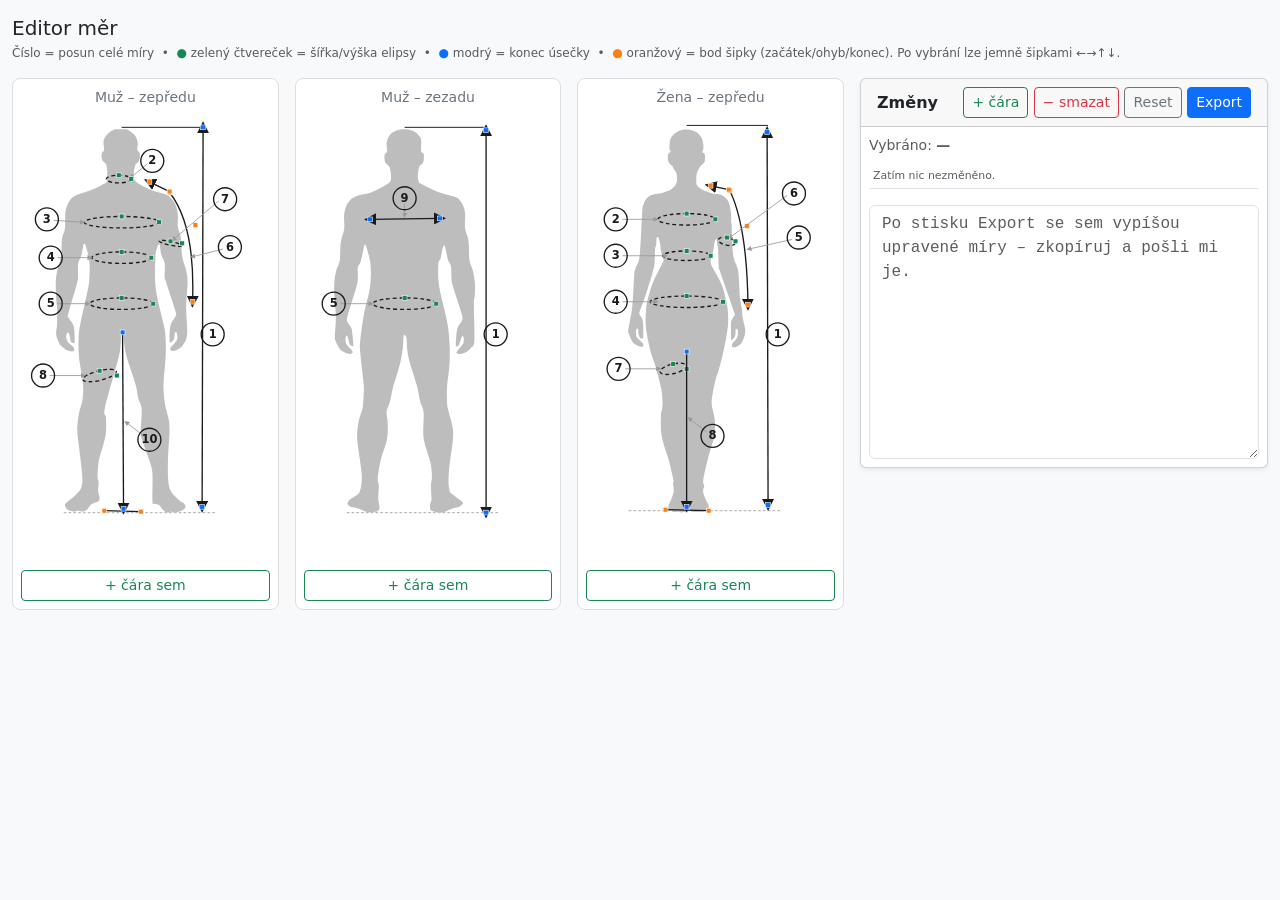
==== commit 61895f45: "Editor: tlačítko "+ čára sem" pod každou postavou Pomocnou čáru lze přidat do konkrétní postavy (nej" ====
--- a/editor.html
+++ b/editor.html
@@ -107,7 +107,13 @@
             var fig=svg.getAttribute('data-fig');
             var col=document.createElement('div'); col.className='col-md-4';
             col.innerHTML='<div class="figbox p-2"><div class="small text-secondary text-center mb-1">'+(T[fig]||fig)+'</div></div>';
-            col.querySelector('.figbox').appendChild(svg);
+            var box=col.querySelector('.figbox');
+            box.appendChild(svg);
+            var add=document.createElement('button');
+            add.className='btn btn-sm btn-outline-success w-100 mt-2';
+            add.innerHTML='+ čára sem';
+            add.addEventListener('click',function(){ pridejCaru(svg); });
+            box.appendChild(add);
             wrap.appendChild(col);
             svg.querySelectorAll('.mira-marker').forEach(vybavMarker);
         });
@@ -236,8 +242,8 @@
 
     // ---- Pomocné čáry (přidat / smazat) ----
     var caraN=0;
-    document.getElementById('btnCara').addEventListener('click', function(){
-        var svg = selected ? selected.ownerSVGElement : document.querySelector('.figure-svg');
+    function pridejCaru(svg){
+        if(!svg) svg = selected ? selected.ownerSVGElement : document.querySelector('.figure-svg');
         if(!svg) return;
         var dims = svg.querySelector('.dims') || svg;
         var g=document.createElementNS(SVGNS,'g'); g.setAttribute('class','mira-marker'); g.setAttribute('data-mira','cara-'+(++caraN));
@@ -245,7 +251,9 @@
         ln.setAttribute('x1',70); ln.setAttribute('y1',150); ln.setAttribute('x2',140); ln.setAttribute('y2',150);
         g.appendChild(ln); dims.appendChild(g);
         vybavMarker(g); oznac(g); zmena(g);
-    });
+        svg.scrollIntoView({behavior:'smooth',block:'center'});
+    }
+    document.getElementById('btnCara').addEventListener('click', function(){ pridejCaru(); });
     document.getElementById('btnSmaz').addEventListener('click', function(){
         if(!selected || String(selected.dataset.mira).indexOf('cara-')!==0){ alert('Smazat lze jen vybranou pomocnou čáru.'); return; }
         changed.delete(selected); selected.remove(); selected=null;
